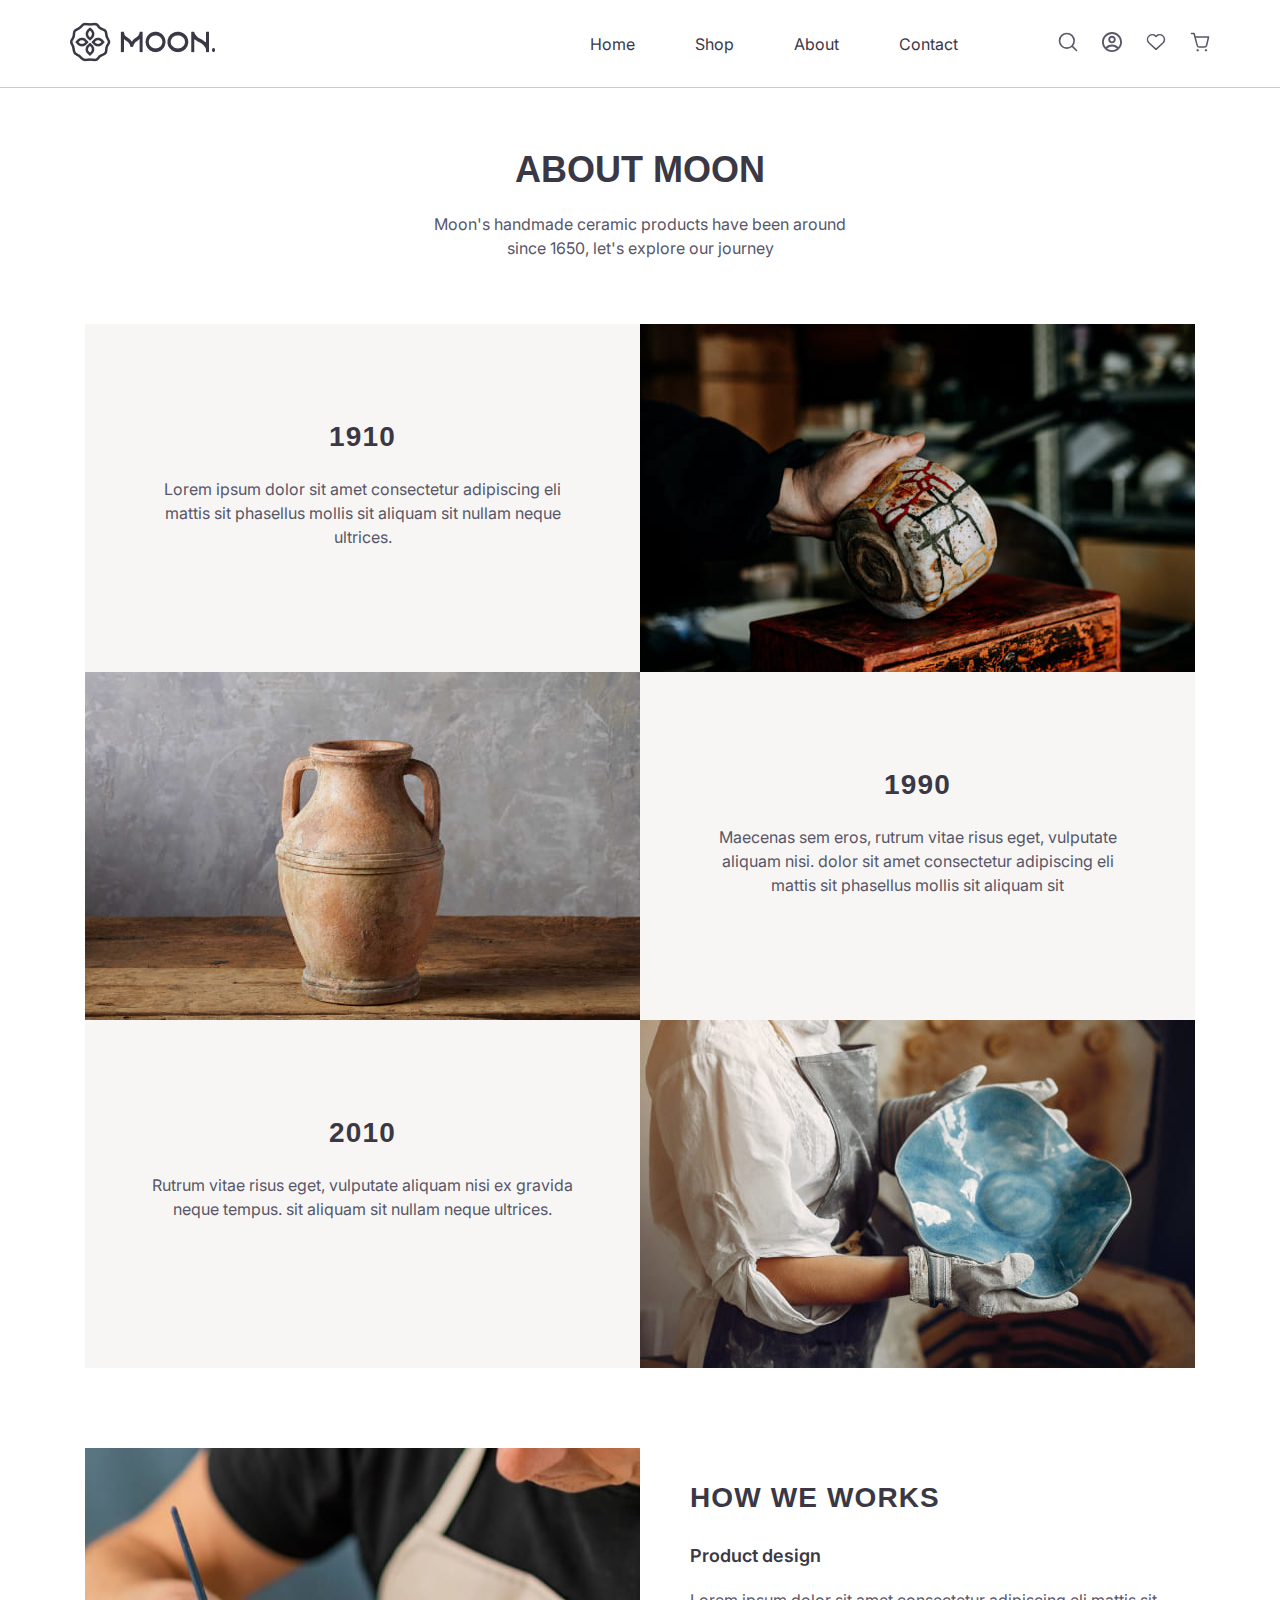
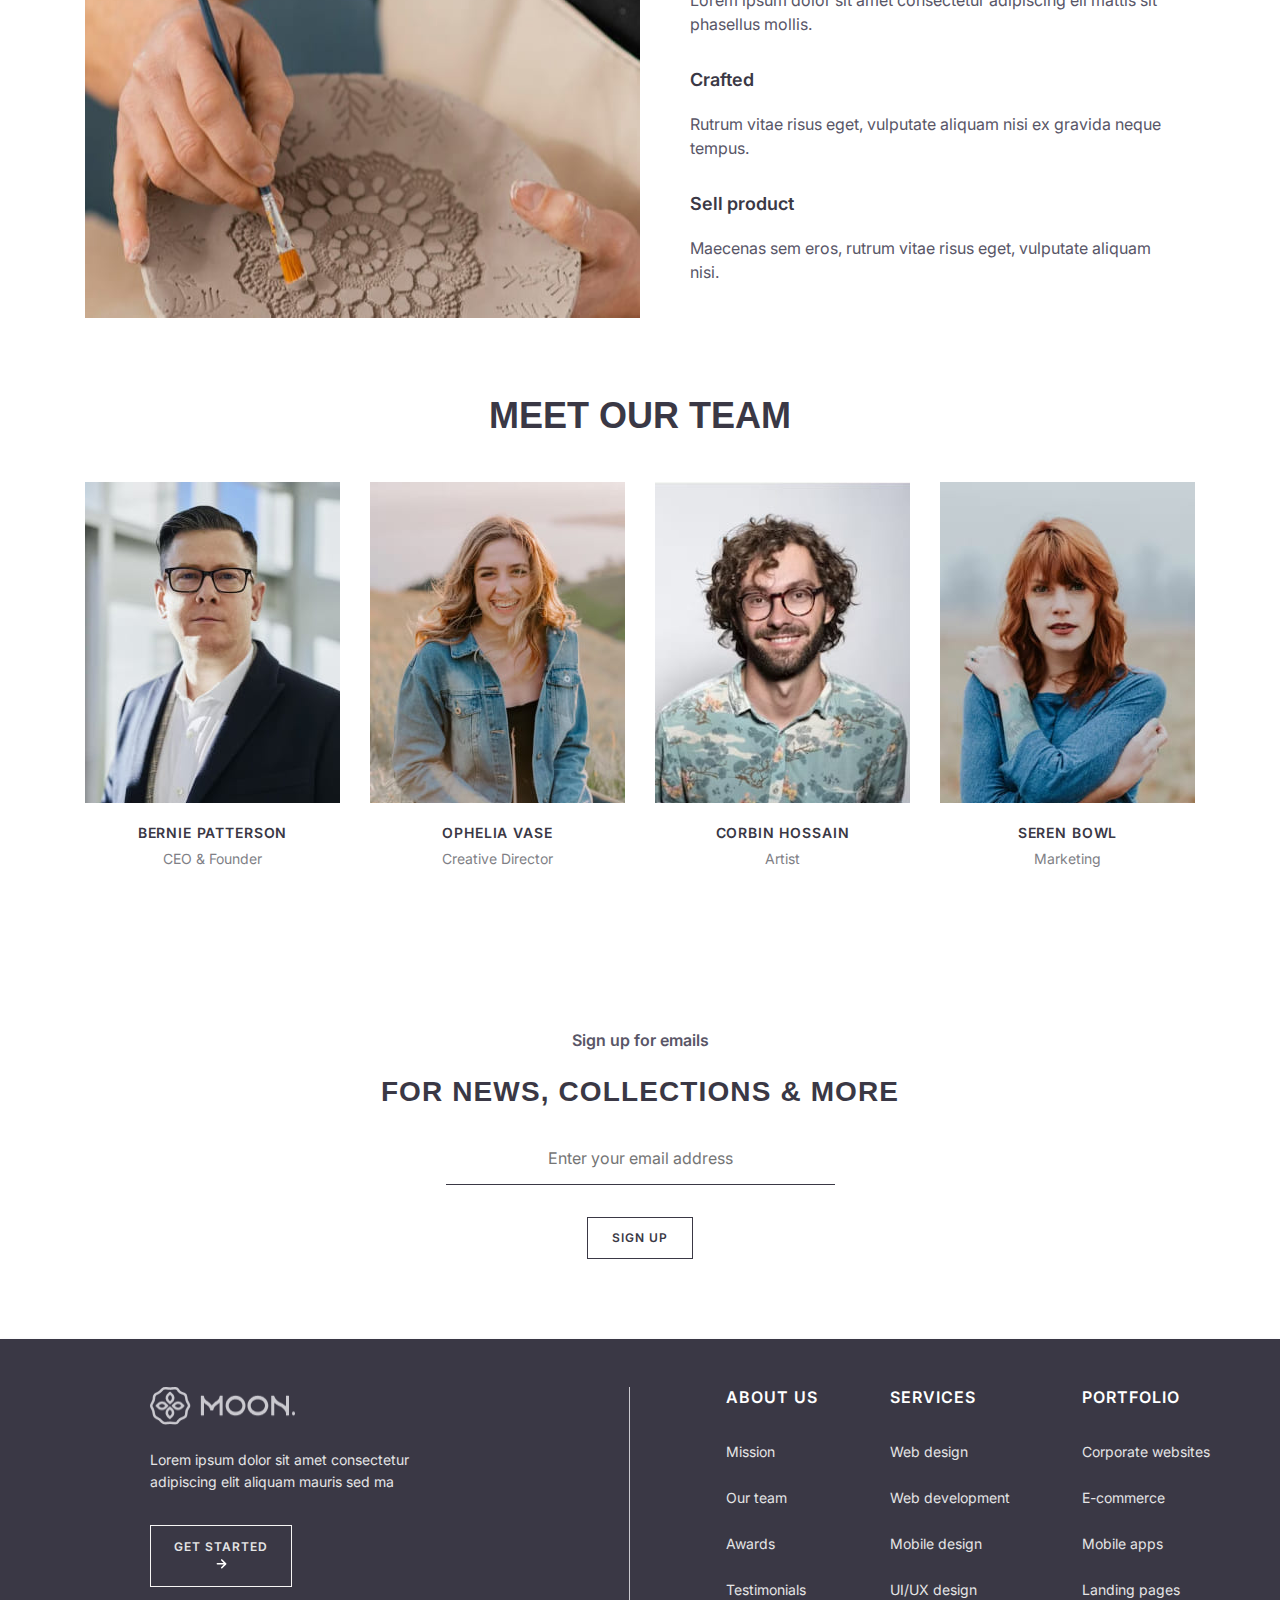
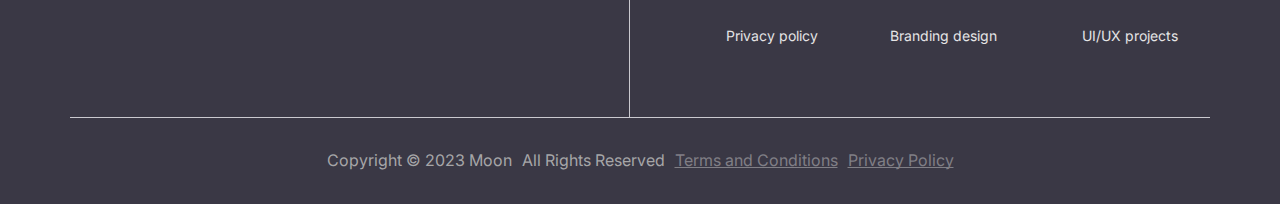
==== about.html @ 09d67307 "changes 5" ====
<!DOCTYPE html>
<html lang="en">
  <head>
    <meta charset="UTF-8" />
    <meta name="viewport" content="width=device-width, initial-scale=1.0" />
    <title>About</title>
    <link rel="preconnect" href="https://fonts.googleapis.com" />
    <link rel="preconnect" href="https://fonts.gstatic.com" crossorigin />
    <link
      href="https://fonts.googleapis.com/css2?family=EB+Garamond:ital,wght@0,400..800;1,400..800&family=Inter:wght@100..900&display=swap"
      rel="stylesheet"
    />
    <link rel="stylesheet" href="css/normalize.css" />
    <link rel="stylesheet" href="css/style.css" />
  </head>
  <body>
    <header class="header header__about">
      <div class="container">
        <div class="header__inner">
          <button class="menu-btn" type="button">
            <span class="btn-line"></span>
            <span class="btn-line"></span>
            <span class="btn-line"></span>
            <span class="btn-line"></span>
          </button>
          <a class="logo" href="index.html">
            <img src="images/logo.png" alt="logo" />
          </a>
          <a class="header__cart" href="#">
            <svg width="30" height="30">
              <use href="/images/sprite.svg#icon-shopping-cart"></use>
            </svg>
          </a>
          <nav class="nav">
            <ul class="header__list">
              <li class="header__item">
                <a class="header__link" href="index.html">Home</a>
              </li>
              <li class="header__item">
                <a class="header__link" href="#">Shop</a>
              </li>
              <li class="header__item">
                <a class="header__link" href="about.html" target="_blank"
                  >About</a
                >
              </li>
              <li class="header__item">
                <a class="header__link" href="#">Contact</a>
              </li>
            </ul>
            <ul class="header__nav-list">
              <li class="header__nav-item">
                <a class="header__nav-link" href="#">
                  <svg class="header__nav-icon" width="20" height="20">
                    <use href="/images/sprite.svg#icon-search"></use>
                  </svg>
                </a>
              </li>
              <li class="header__nav-item">
                <a class="header__nav-link" href="#">
                  <svg class="header__nav-icon" width="20" height="20">
                    <use href="/images/sprite.svg#icon-avatar"></use>
                  </svg>
                </a>
              </li>
              <li class="header__nav-item">
                <a class="header__nav-link" href="#">
                  <svg class="header__nav-icon" width="20" height="20">
                    <use href="/images/sprite.svg#icon-favorite"></use>
                  </svg>
                </a>
              </li>
              <li class="header__nav-item cart">
                <a class="header__nav-link" href="#">
                  <svg class="header__nav-icon" width="20" height="20">
                    <use href="/images/sprite.svg#icon-shopping-cart"></use>
                  </svg>
                </a>
              </li>
            </ul>
          </nav>
        </div>
      </div>
    </header>
    <main>
      <section class="about__top">
        <div class="container">
          <div class="about__top-inner">
            <h2 class="about__top-title title">About Moon</h2>
            <p class="about__top-text">
              Moon's handmade ceramic products have been around since 1650,
              let's explore our journey
            </p>
          </div>
        </div>
      </section>
      <section class="timeline">
        <div class="container">
          <div class="timeline__content">
            <div class="timeline__box">
              <h2 class="timeline__title title">1910</h2>
              <p class="timeline__text">
                Lorem ipsum dolor sit amet consectetur adipiscing eli mattis sit
                phasellus mollis sit aliquam sit nullam neque ultrices.
              </p>
            </div>
            <img
              class="timeline__img"
              src="images/about/timeline-1.jpg"
              alt="picture"
            />
          </div>
          <div class="timeline__content timeline__content-sec">
            <img
              class="timeline__img"
              src="images/about/timeline-2.jpg"
              alt="picture"
            />
            <div class="timeline__box">
              <h2 class="timeline__title title">1990</h2>
              <p class="timeline__text">
                Maecenas sem eros, rutrum vitae risus eget, vulputate aliquam
                nisi. dolor sit amet consectetur adipiscing eli mattis sit
                phasellus mollis sit aliquam sit
              </p>
            </div>
          </div>
          <div class="timeline__content">
            <div class="timeline__box">
              <h2 class="timeline__title title">2010</h2>
              <p class="timeline__text">
                Rutrum vitae risus eget, vulputate aliquam nisi ex gravida neque
                tempus. sit aliquam sit nullam neque ultrices.
              </p>
            </div>
            <img
              class="timeline__img"
              src="images/about/timeline-3.jpg"
              alt="picture"
            />
          </div>
        </div>
      </section>
      <section class="process">
        <div class="container">
          <div class="process__inner">
            <img
              class="process__img"
              src="images/about/process.jpg"
              alt="picture"
            />
            <div class="process__content">
              <h2 class="process__title title">How we works</h2>
              <h3 class="process__caption">Product design</h3>
              <p class="process__text">
                Lorem ipsum dolor sit amet consectetur adipiscing eli mattis sit
                phasellus mollis.
              </p>
              <h3 class="process__caption">Crafted</h3>
              <p class="process__text">
                Rutrum vitae risus eget, vulputate aliquam nisi ex gravida neque
                tempus.
              </p>
              <h3 class="process__caption">Sell product</h3>
              <p class="process__text">
                Maecenas sem eros, rutrum vitae risus eget, vulputate aliquam
                nisi.
              </p>
            </div>
          </div>
        </div>
      </section>
      <section class="team">
        <div class="container">
          <h2 class="team__title title">Meet Our Team</h2>
          <ul class="team__list">
            <li class="team__item">
              <img src="images/about/team-1.jpg" alt="picture" />
              <h3 class="team__name">Bernie PATTERSON</h3>
              <p class="team__profession">CEO & Founder</p>
            </li>
            <li class="team__item">
              <img src="images/about/team-2.jpg" alt="picture" />
              <h3 class="team__name">Ophelia Vase</h3>
              <p class="team__profession">Creative Director</p>
            </li>
            <li class="team__item">
              <img src="images/about/team-3.jpg" alt="picture" />
              <h3 class="team__name">CorbiN HOSSAIN</h3>
              <p class="team__profession">Artist</p>
            </li>
            <li class="team__item">
              <img src="images/about/team-4.jpg" alt="picture" />
              <h3 class="team__name">Seren Bowl</h3>
              <p class="team__profession">Marketing</p>
            </li>
          </ul>
        </div>
      </section>
      <section class="mail">
        <div class="container">
          <div class="mail__list">
            <p class="mail__text">Sign up for emails</p>
            <h2 class="mail__title title">For news, collections & more</h2>
            <form class="mail__form" action="#">
              <input
                class="mail__email"
                type="email"
                placeholder="Enter your email address"
              />
              <button class="mail__btn" type="submit">Sign up</button>
            </form>
          </div>
        </div>
      </section>
    </main>
    <footer class="footer">
      <div class="container">
        <div class="footer__inner">
          <div class="footer__box">
            <img
              class="footer__box-logo"
              src="images/logo-footer.png"
              alt="logo"
            />
            <p class="footer__box-text">
              Lorem ipsum dolor sit amet consectetur adipiscing elit aliquam
              mauris sed ma
            </p>
            <a class="footer__box-link" href="#"
              >Get started
              <img src="images/arrow-right.svg" alt="icon" />
            </a>
          </div>
          <div class="divider"></div>
          <div class="footer__content">
            <ul class="footer__about-list">
              <li class="footer__about-title">About us</li>
              <li class="footer__about-item">
                <a class="footer__about-link" href="#">Mission</a>
              </li>
              <li class="footer__about-item">
                <a class="footer__about-link" href="#">Our team</a>
              </li>
              <li class="footer__about-item">
                <a class="footer__about-link" href="#">Awards</a>
              </li>
              <li class="footer__about-item">
                <a class="footer__about-link" href="#">Testimonials</a>
              </li>
              <li class="footer__about-item">
                <a class="footer__about-link" href="#">Privacy policy</a>
              </li>
            </ul>
            <ul class="footer__services-list">
              <li class="footer__services-title">Services</li>
              <li class="footer__services-item">
                <a class="footer__services-link" href="#">Web design</a>
              </li>
              <li class="footer__services-item">
                <a class="footer__services-link" href="#">Web development</a>
              </li>
              <li class="footer__services-item">
                <a class="footer__services-link" href="#">Mobile design</a>
              </li>
              <li class="footer__services-item">
                <a class="footer__services-link" href="#">UI/UX design</a>
              </li>
              <li class="footer__services-item">
                <a class="footer__services-link" href="#">Branding design</a>
              </li>
            </ul>
            <ul class="footer__portfolio-list">
              <li class="footer__portfolio-title">Portfolio</li>
              <li class="footer__portfolio-item">
                <a class="footer__portfolio-link" href="#"
                  >Corporate websites</a
                >
              </li>
              <li class="footer__portfolio-item">
                <a class="footer__portfolio-link" href="#">E-commerce</a>
              </li>
              <li class="footer__portfolio-item">
                <a class="footer__portfolio-link" href="#">Mobile apps</a>
              </li>
              <li class="footer__portfolio-item">
                <a class="footer__portfolio-link" href="#">Landing pages</a>
              </li>
              <li class="footer__portfolio-item">
                <a class="footer__portfolio-link" href="#">UI/UX projects</a>
              </li>
            </ul>
          </div>
        </div>
        <div class="footer__end">
          <p class="footer__end-text">Copyright © 2023 Moon</p>
          <p class="footer__end-text">All Rights Reserved</p>
          <a class="footer__end-link" href="#">Terms and Conditions</a>
          <a class="footer__end-link" href="#">Privacy Policy</a>
        </div>
      </div>
    </footer>
    <script src="js/main.js"></script>
  </body>
</html>
---- css/style.css ----
:root {
  --color-white: #fff;
  --color-offwhite: #fffdfb;
  --color-gray-dark: #3a3845;
  --color-gray-medium: #807f86;
  --color-gray-light: #a6a6a8;
  --color-gray-lighter: #e5e5e5;
  --color-gray-lightest: #f7f6f5;
  --color-brown: #826f66;
  --color-purple: #595667;
  --color-blue: #cac9cf;
}

html {
  box-sizing: border-box;
}

*,
*::before,
*::after {
  box-sizing: inherit;
}

h1,
h2,
h3,
h4,
h5,
h6 {
  margin: 0;
}

ul,
li {
  margin: 0;
  padding: 0;
  list-style: none;
}

p {
  margin: 0;
}

a {
  color: inherit;
  text-decoration: none;
}

button {
  padding: 0;
  border: none;
  cursor: pointer;
  background-color: var(--color-white);
}

body {
  font-family: "Inter", sans-serif;
  font-weight: 400;
  font-size: 16px;
  color: var(--color-gray-dark);
  background-color: var(--color-white);
}

.container {
  max-width: 1140px;
  margin: 0 auto;
}

.title {
  font-family: "Garamond", sans-serif;
  font-weight: 700;
  text-transform: uppercase;
}

.header {
  padding: 22px 15px;
}

.header__inner {
  display: flex;
  justify-content: space-between;
  align-items: center;
}
.header__cart {
  display: none;
}

.nav {
  display: flex;
  justify-content: space-between;
  align-items: center;
  gap: 100px;
}

.header__list {
  display: flex;
  gap: 20px 60px;
}

.header__link {
  position: relative;
}

.header__link::after {
  content: "";
  position: absolute;
  background-color: var(--color-brown);
  height: 3px;
  width: 0;
  left: 0;
  bottom: -10px;
  transition: 0.3s;
}

.header__link:hover {
  color: var(--color-brown);
}

.header__link:hover::after {
  width: 100%;
}

.header__nav-list {
  display: flex;
  align-items: center;
  gap: 10px 24px;
}

.top {
  background: url(../images/top-bg.jpg) center no-repeat;
  background-size: cover;
}

.top__inner {
  max-width: 420px;
  background: var(--color-brown);
  padding: 161px 0;
  text-align: center;
}

.top__text {
  line-height: 150%;
  color: var(--color-offwhite);
  margin: 42px 0 20px;
}

.top__title {
  max-width: 273px;
  font-size: 36px;
  line-height: 111%;
  letter-spacing: 0.04em;
  text-align: center;
  color: var(--color-offwhite);
  margin: 0 auto 42px;
}

.top__btn {
  font-family: "Inter", sans-serif;
  font-weight: 600;
  font-size: 14px;
  line-height: 143%;
  text-align: center;
  color: var(--color-brown);
  padding: 15px 71px;
  transition: 0.7s ease;
}

.top__btn:hover {
  background: blanchedalmond;
}

.catalog {
  padding: 80px 15px;
}

.catalog__list {
  display: flex;
  flex-wrap: wrap;
  justify-content: center;
  gap: 30px 30px;
}

.catalog__item img {
  display: block;
  max-width: 100%;
  height: auto;
}

.catalog__link {
  display: block;
  font-weight: 600;
  font-size: 18px;
  line-height: 133%;
  letter-spacing: 0.06em;
  text-transform: uppercase;
  text-align: center;
  margin-top: 23px;
}

.catalog__link {
  position: relative;
}

.catalog__link::after {
  content: "";
  position: absolute;
  background-color: var(--color-brown);
  height: 3px;
  width: 0;
  left: 0px;
  bottom: -10px;
  transition: 0.3s;
}

.catalog__link:hover {
  color: #826f66;
  color: var(--color-brown);
}

.catalog__link:hover::after {
  width: 100%;
}

.discount {
  padding: 0 15px;
}

.discount__inner {
  display: flex;
  flex-wrap: wrap;
  justify-content: center;
}

.discount__list {
  background: var(--color-gray-lightest);
  padding: 64px 78px;
  text-align: center;
  max-width: 555px;
}

.discount__title {
  font-size: 28px;
  line-height: 114%;
  letter-spacing: 0.04em;
  text-align: center;
  margin-bottom: 24px;
}

.discount__text {
  font-weight: 400;
  font-size: 16px;
  line-height: 150%;
  text-align: center;
  color: var(--color-purple);
  margin-bottom: 32px;
}

.discount__btn {
  font-family: "Inter", sans-serif;
  font-weight: 700;
  font-size: 14px;
  line-height: 143%;
  letter-spacing: 0.06em;
  text-transform: uppercase;
  text-decoration: underline;
  text-decoration-skip-ink: none;
  text-align: center;
  color: var(--color-gray-dark);
  background-color: transparent;
  transition-duration: 0.5s;
}

.discount__btn:hover {
  transform: scale(1.1);
  transition: 0.3s ease;
}

.discount__img {
  display: block;
  max-width: 100%;
  height: auto;
}

.best {
  padding: 80px 15px;
}

.best__title {
  font-size: 30px;
  line-height: 120%;
  text-align: center;
  margin-bottom: 48px;
}

.best__list {
  display: flex;
  flex-wrap: wrap;
  justify-content: center;
  gap: 40px 30px;
}

.best__item {
  flex-basis: 255px;
}

.best__item img {
  display: block;
  max-width: 100%;
  height: auto;
}

.best__item-content {
  display: flex;
  flex-direction: column;
}

.best__name {
  font-weight: 600;
  font-size: 14px;
  line-height: 143%;
  letter-spacing: 0.06em;
  text-transform: uppercase;
  text-align: left;
  margin: 24px 0 12px;
}

.best__price {
  font-weight: 600;
  font-size: 14px;
  line-height: 143%;
  color: var(--color-gray-dark);
  margin-bottom: 18px;
}

.best__text {
  font-size: 14px;
  line-height: 157%;
  color: var(--color-gray-medium);
  margin-bottom: 28px;
}

.best__btn {
  font-family: "Inter", sans-serif;
  border: 1px solid #3a3845;
  font-weight: 600;
  font-size: 12px;
  line-height: 150%;
  letter-spacing: 0.08em;
  text-transform: uppercase;
  text-align: center;
  color: var(--color-gray-dark);
  padding: 15px 80px;
  transition: 0.7s ease;
}

.best__btn:hover {
  background-color: var(--color-gray-light);
}

.info {
  padding: 0 15px;
}

.info__inner {
  display: flex;
  flex-wrap: wrap;
  justify-content: center;
}

.info__made {
  display: flex;
  flex-direction: column;
  background: var(--color-gray-lightest);
  padding: 64px 60px;
  max-width: 555px;
}

.info__list {
  display: flex;
  flex-wrap: wrap;
  justify-content: center;
}

.info__history {
  display: flex;
  flex-direction: column;
  background: var(--color-gray-lightest);
  padding: 64px 60px;
  max-width: 555px;
}

.info__title {
  font-weight: 700;
  font-size: 28px;
  line-height: 114%;
  letter-spacing: 0.04em;
  text-transform: uppercase;
  text-align: center;
  margin-bottom: 24px;
}

.info__text {
  font-weight: 400;
  font-size: 16px;
  line-height: 150%;
  text-align: center;
  color: var(--color-purple);
  margin-bottom: 32px;
}

.info__link {
  font-weight: 700;
  font-size: 14px;
  line-height: 143%;
  letter-spacing: 0.06em;
  text-transform: uppercase;
  text-decoration: underline;
  text-decoration-skip-ink: none;
  text-align: center;
  color: var(--color-gray-dark);
  transition-duration: 0.5s;
}

.info__link:hover {
  transform: scale(1.1);
  transition: 0.3s ease;
}

.info__img {
  display: block;
  max-width: 100%;
  height: auto;
}

.discover {
  padding: 80px 15px;
}

.discover__title {
  font-size: 30px;
  line-height: 120%;
  text-transform: uppercase;
  text-align: center;
  margin-bottom: 48px;
}

.discover__list {
  display: flex;
  flex-wrap: wrap;
  justify-content: center;
  gap: 40px 30px;
}

.discover__item {
  flex-basis: 255px;
}

.discover__item img {
  display: block;
  max-width: 100%;
  height: auto;
}

.discover__name {
  font-weight: 600;
  font-size: 14px;
  line-height: 143%;
  letter-spacing: 0.06em;
  text-transform: uppercase;
  margin: 24px 0 12px;
}

.discover__price {
  font-weight: 600;
  font-size: 14px;
  line-height: 143%;
  margin-bottom: 18px;
}

.discover__text {
  line-height: 157%;
  color: var(--color-gray-medium);
  margin-bottom: 28px;
}

.discover__btn {
  font-family: "Inter", sans-serif;
  border: 1px solid #3a3845;
  font-weight: 600;
  font-size: 12px;
  line-height: 150%;
  letter-spacing: 0.08em;
  text-transform: uppercase;
  text-align: center;
  color: var(--color-gray-dark);
  padding: 15px 80px;
  transition: 0.7s ease;
}

.discover__btn:hover {
  background-color: var(--color-gray-light);
}

.blog {
  padding: 0 15px;
}

.blog__title {
  font-size: 30px;
  line-height: 120%;
  text-transform: uppercase;
  text-align: center;
  margin-bottom: 48px;
}

.blog__inner {
  display: flex;
  flex-wrap: wrap;
  justify-content: center;
}

.blog__list {
  background-color: var(--color-gray-lightest);
  padding: 64px 83px;
  text-align: center;
  max-width: 555px;
}

.blog__list-tab {
  font-weight: 600;
  font-size: 18px;
  line-height: 133%;
  letter-spacing: 0.06em;
  text-transform: uppercase;
  text-align: center;
  color: var(--color-gray-medium);
  margin-bottom: 24px;
}

.blog__list-title {
  font-size: 28px;
  line-height: 114%;
  letter-spacing: 0.04em;
  text-transform: uppercase;
  text-align: center;
  margin-bottom: 24px;
}

.blog__list-text {
  line-height: 150%;
  text-align: center;
  color: var(--color-purple);
  margin-bottom: 32px;
}

.blog__list-link {
  display: block;
  border-radius: 6px;
  font-weight: 700;
  font-size: 14px;
  line-height: 143%;
  letter-spacing: 0.06em;
  text-transform: uppercase;
  text-decoration: underline;
  text-decoration-skip-ink: none;
  text-align: center;
  color: var(--color-purple);
  transition-duration: 0.5s;
}

.blog__list-link:hover {
  transform: scale(1.1);
  transition: 0.3s ease;
}

.blog__img {
  display: block;
  max-width: 100%;
  height: auto;
}

.mail {
  padding: 80px 15px;
}

.mail__list {
  display: flex;
  flex-direction: column;
}

.mail__text {
  font-weight: 600;
  line-height: 137%;
  text-align: center;
  color: var(--color-purple);
  margin-bottom: 24px;
}

.mail__title {
  font-size: 28px;
  line-height: 114%;
  letter-spacing: 0.04em;
  text-transform: uppercase;
  text-align: center;
  margin-bottom: 24px;
}

.mail__form {
  max-width: 389px;
  width: 100%;
  display: flex;
  flex-wrap: wrap;
  flex-direction: column;

  margin: 0 auto;
}

.mail__email {
  font-family: "Inter", sans-serif;
  font-weight: 600;
  font-size: 14px;
  border: none;
  border-bottom: 1px solid #3a3845;
  background-color: transparent;
  padding: 14px 70px;
  max-width: 389px;
  width: 100%;
  margin-bottom: 32px;
  font-weight: 400;
  font-size: 16px;
  line-height: 150%;
  text-align: center;
  color: var(--color-purple);
}

.mail__btn {
  border: 1px solid #3a3845;
  padding: 11px 24px;
  font-family: "Inter", sans-serif;
  font-weight: 600;
  font-size: 12px;
  line-height: 150%;
  letter-spacing: 0.08em;
  text-transform: uppercase;
  text-align: center;
  color: var(--color-gray-dark);
  margin: 0 auto;
  transition: 0.7s ease;
}

.mail__btn:hover {
  background-color: var(--color-gray-light);
}

.footer {
  box-shadow: 0 1px 4px 0 rgba(25, 33, 61, 0.08);
  background-color: var(--color-gray-dark);
  padding: 48px 32px 0;
  position: relative;
}

.footer__inner {
  display: flex;
  justify-content: space-between;
}

.footer__box {
  display: flex;
  flex-wrap: wrap;
  flex-direction: column;
  padding: 0 80px 102px;
}

.divider {
  width: 1px;
  background-color: var(--color-blue);
}

.footer__box-logo {
  display: block;
  width: 145px;
  height: 38px;
}

.footer__box-text {
  font-weight: 400;
  font-size: 14px;
  line-height: 157%;
  color: var(--color-gray-lighter);
  margin: 24px 0 32px;
  max-width: 303px;
}

.footer__box-link {
  border: 1px solid #f7f6f5;
  font-family: "Inter", sans-serif;
  padding: 12px 16px;
  font-weight: 600;
  font-size: 12px;
  line-height: 150%;
  letter-spacing: 0.08em;
  text-transform: uppercase;
  text-align: center;
  color: var(--color-gray-lighter);
  max-width: 142px;
  transition: 0.7s ease;
}

.footer__box-link:hover {
  background-color: var(--color-gray-light);
}

.footer__content {
  display: flex;
  flex-wrap: wrap;
  gap: 0 72px;
  margin-bottom: 46px;
}

.footer__about-title,
.footer__services-title,
.footer__portfolio-title {
  font-weight: 600;
  line-height: 137%;
  letter-spacing: 0.06em;
  text-transform: uppercase;
  color: var(--color-white);
  margin-bottom: 32px;
}

.footer__about-item,
.footer__services-item,
.footer__portfolio-item {
  font-weight: 400;
  font-size: 14px;
  line-height: 157%;
  text-align: center;
  color: var(--color-gray-lighter);
  margin-bottom: 24px;
  text-align: left;
  transition-duration: 0.5s;
}

.footer__about-item:hover,
.footer__services-item:hover,
.footer__portfolio-item:hover {
  transform: scale(1.1);
  transition: 0.3s ease;
}

.footer__end {
  padding: 32px 0;
  border-top: 1px solid #cac9cf;
  display: flex;
  justify-content: center;
  flex-wrap: wrap;
  gap: 0 10px;
}

.footer__end-text {
  line-height: 137%;
  text-align: center;
  color: var(--color-gray-light);
}

.footer__end-link {
  line-height: 137%;
  text-align: center;
  text-decoration: underline;
  text-decoration-skip-ink: none;
  color: var(--color-gray-medium);
  transition: 0.7s ease;
}

.footer__end-link:hover {
  color: var(--color-white);
}

.menu-btn {
  display: none;
}

/*------ABOUT------*/

.header__about {
  border-bottom: 1px solid #cac9cf;
}
.about__top {
  padding: 64px 15px;
}
.about__top-inner {
  display: flex;
  flex-direction: column;
  justify-content: center;
  align-items: center;
}
.about__top-title {
  font-weight: 700;
  font-size: 36px;
  line-height: 100%;
  text-transform: uppercase;
  color: var(--color-gray-dark);
  margin-bottom: 24px;
}

.about__top-text {
  max-width: 436px;
  line-height: 150%;
  text-align: center;
  color: var(--color-purple);
}

.timeline {
  padding: 0 15px;
}

.timeline__content {
  display: flex;
  flex-wrap: wrap;
  justify-content: center;
}

.timeline__box {
  max-width: 555px;
  display: flex;
  flex-direction: column;
  background-color: var(--color-gray-lightest);
  padding: 97px 60px;
}

.timeline__title {
  font-weight: 700;
  font-size: 28px;
  line-height: 114%;
  letter-spacing: 0.04em;
  text-transform: uppercase;
  text-align: center;
  color: var(--color-gray-dark);
}

.timeline__text {
  font-size: 16px;
  line-height: 150%;
  text-align: center;
  color: var(--color-purple);
  margin-top: 24px;
}

.timeline__img {
  display: block;
  max-width: 100%;
  height: auto;
}
.process {
  padding: 80px 16px 0;
}

.process__inner {
  display: flex;
  flex-wrap: wrap;
  justify-content: center;
}

.process__img {
  display: block;
  max-width: 100%;
  height: auto;
}

.process__content {
  max-width: 555px;
  padding: 34px 34px 34px 50px;
  text-align: left;
}

.process__title {
  font-size: 28px;
  line-height: 114%;
  letter-spacing: 0.04em;
  color: var(--color-gray-dark);
  margin-bottom: 30px;
}

.process__caption {
  font-weight: 600;
  font-size: 18px;
  line-height: 133%;
  color: var(--color-gray-dark);
  margin-bottom: 20px;
}

.process__text {
  line-height: 150%;
  color: var(--color-purple);
  margin-bottom: 32px;
}

.process__text:last-child {
  margin-bottom: 0;
}

.team {
  padding: 80px 15px;
}

.team__title {
  font-size: 36px;
  line-height: 100%;
  text-transform: uppercase;
  text-align: center;
  color: var(--color-gray-dark);
  margin-bottom: 48px;
}

.team__list {
  display: flex;
  justify-content: center;
  gap: 30px;
}

.team__item img {
  display: block;
  max-width: 100%;
  height: auto;
}

.team__name {
  font-weight: 600;
  font-size: 14px;
  line-height: 143%;
  letter-spacing: 0.06em;
  text-transform: uppercase;
  text-align: center;
  color: var(--color-gray-dark);
  margin-top: 20px;
}

.team__profession {
  font-size: 14px;
  line-height: 157%;
  text-align: center;
  color: var(--color-gray-medium);
  margin-top: 5px;
}

@media (max-width: 1140px) {
  .info__list {
    flex-direction: column-reverse;
    align-items: center;
  }
  .blog__inner {
    flex-direction: column-reverse;
    align-items: center;
  }
  .footer__inner {
    flex-direction: column;
  }
  .footer__box {
    align-content: center;
  }
  .divider {
    display: none;
  }
  .footer__content {
    justify-content: center;
    border-top: 1px solid #cac9cf;
    padding: 30px 0 6px;
    margin-bottom: 0;
  }
  .timeline__content-sec {
    flex-direction: column-reverse;
    align-items: center;
  }
}

@media (max-width: 940px) {
  .header {
    padding-left: 30px;
    padding-right: 30px;
  }
  .logo {
    margin: 0 auto;
    position: relative;
    z-index: 50;
  }
  .header__cart {
    display: inline-block;
    position: relative;
    z-index: 50;
  }
  .cart {
    display: none;
  }
  .menu-btn {
    display: inline-block;
    width: 30px;
    height: 30px;
    background-color: transparent;
    border: none;
    cursor: pointer;
    position: relative;
    z-index: 50;
  }
  .btn-line {
    position: absolute;
    left: 0;
    width: 100%;
    background-color: var(--color-purple);
    height: 2px;
    transition: 0.3s ease;
  }
  .btn-line:nth-child(1) {
    top: 5px;
  }
  .btn-line:nth-child(2) {
    top: 15px;
  }
  .btn-line:nth-child(3) {
    top: 15px;
  }
  .btn-line:nth-child(4) {
    top: 26px;
  }
  .menu-open .btn-line:nth-child(1) {
    transform: scaleX(0);
  }
  .menu-open .btn-line:nth-child(2) {
    transform: rotate(45deg);
  }
  .menu-open .btn-line:nth-child(3) {
    transform: rotate(-45deg);
  }
  .menu-open .btn-line:nth-child(4) {
    transform: scaleX(0);
  }
  .nav {
    position: absolute;
    left: 0;
    right: 0;
    top: 0;
    bottom: 0;
    background-color: var(--color-white);
    display: flex;
    justify-content: center;
    align-items: center;
    flex-direction: column;
    transform: translateY(-100%);
    transition: 0.3s ease;
    z-index: 1;
  }
  .menu-open .nav {
    transform: translateY(0%);
  }
  .header__list {
    display: flex;
    justify-content: center;
    align-items: center;
    flex-direction: column;
    gap: 50px;
  }
  .header__item {
    font-size: 40px;
  }
  .header__nav-list {
    justify-content: center;
    align-items: center;
  }
}

@media (max-width: 640px) {
  .top__inner {
    position: relative;
    max-width: 100%;
    transform: translateY(100%);
    z-index: 0;
    margin-bottom: 666px;
  }
  .best {
    padding: 40px 0;
  }
  .best__list {
    gap: 48px 10px;
  }
  .best__item {
    flex-basis: 190px;
  }
  .best__btn {
    padding: 15px 47px;
  }
  .discover {
    padding: 40px 0;
  }
  .discover__list {
    gap: 48px 10px;
  }
  .discover__item {
    flex-basis: 190px;
  }
  .discover__btn {
    padding: 15px 47px;
  }
  .mail {
    padding: 40px 0;
  }
  .footer {
    padding: 32px 20px 0;
  }
  .footer__box {
    align-content: start;
    padding: 0 86px 30px 0;
  }
  .footer__content {
    justify-content: flex-start;
    padding-bottom: 30px;
  }
  .footer__about-item:last-child,
  .footer__services-item:last-child {
    margin-bottom: 48px;
  }
  .footer__portfolio-item:last-child {
    margin-bottom: 0;
  }
}

@media (max-width: 430px) {
  .top__inner {
    padding: 47px 70px;
    width: 430px;
    margin-bottom: 430px;
  }
  .top__text {
    margin-top: 25px;
  }
  .top__title {
    font-size: 31px;
    margin-bottom: 30px;
  }
  .top__btn {
    font-size: 12px;
    padding: 15px 50px;
  }
  .catalog {
    padding: 30px 0;
  }
  .discount {
    padding: 0;
  }
  .discount__list {
    padding: 50px 16px;
  }
  .info {
    padding: 0;
  }
  .info__made {
    padding: 40px 16px;
  }
  .info__history {
    padding: 40px 16px;
  }

  .blog {
    padding: 30px 0 0;
  }
  .blog__list {
    padding: 40px 16px;
  }
  .mail {
    padding: 40px 15px;
  }
  .timeline {
    padding: 0;
  }
  .timeline__content {
    flex-direction: column-reverse;
  }
  .timeline__content-sec {
    flex-direction: column;
  }
  .timeline__box {
    padding: 72px 48px;
  }
  .process {
    padding: 48px 0 0;
  }
  .process__content {
    padding: 36px 12px 36px 20px;
  }
  .process__title {
    margin-bottom: 24px;
  }
  .process__caption {
    margin-bottom: 15px;
  }
  .process__text {
    margin-bottom: 24px;
  }
}
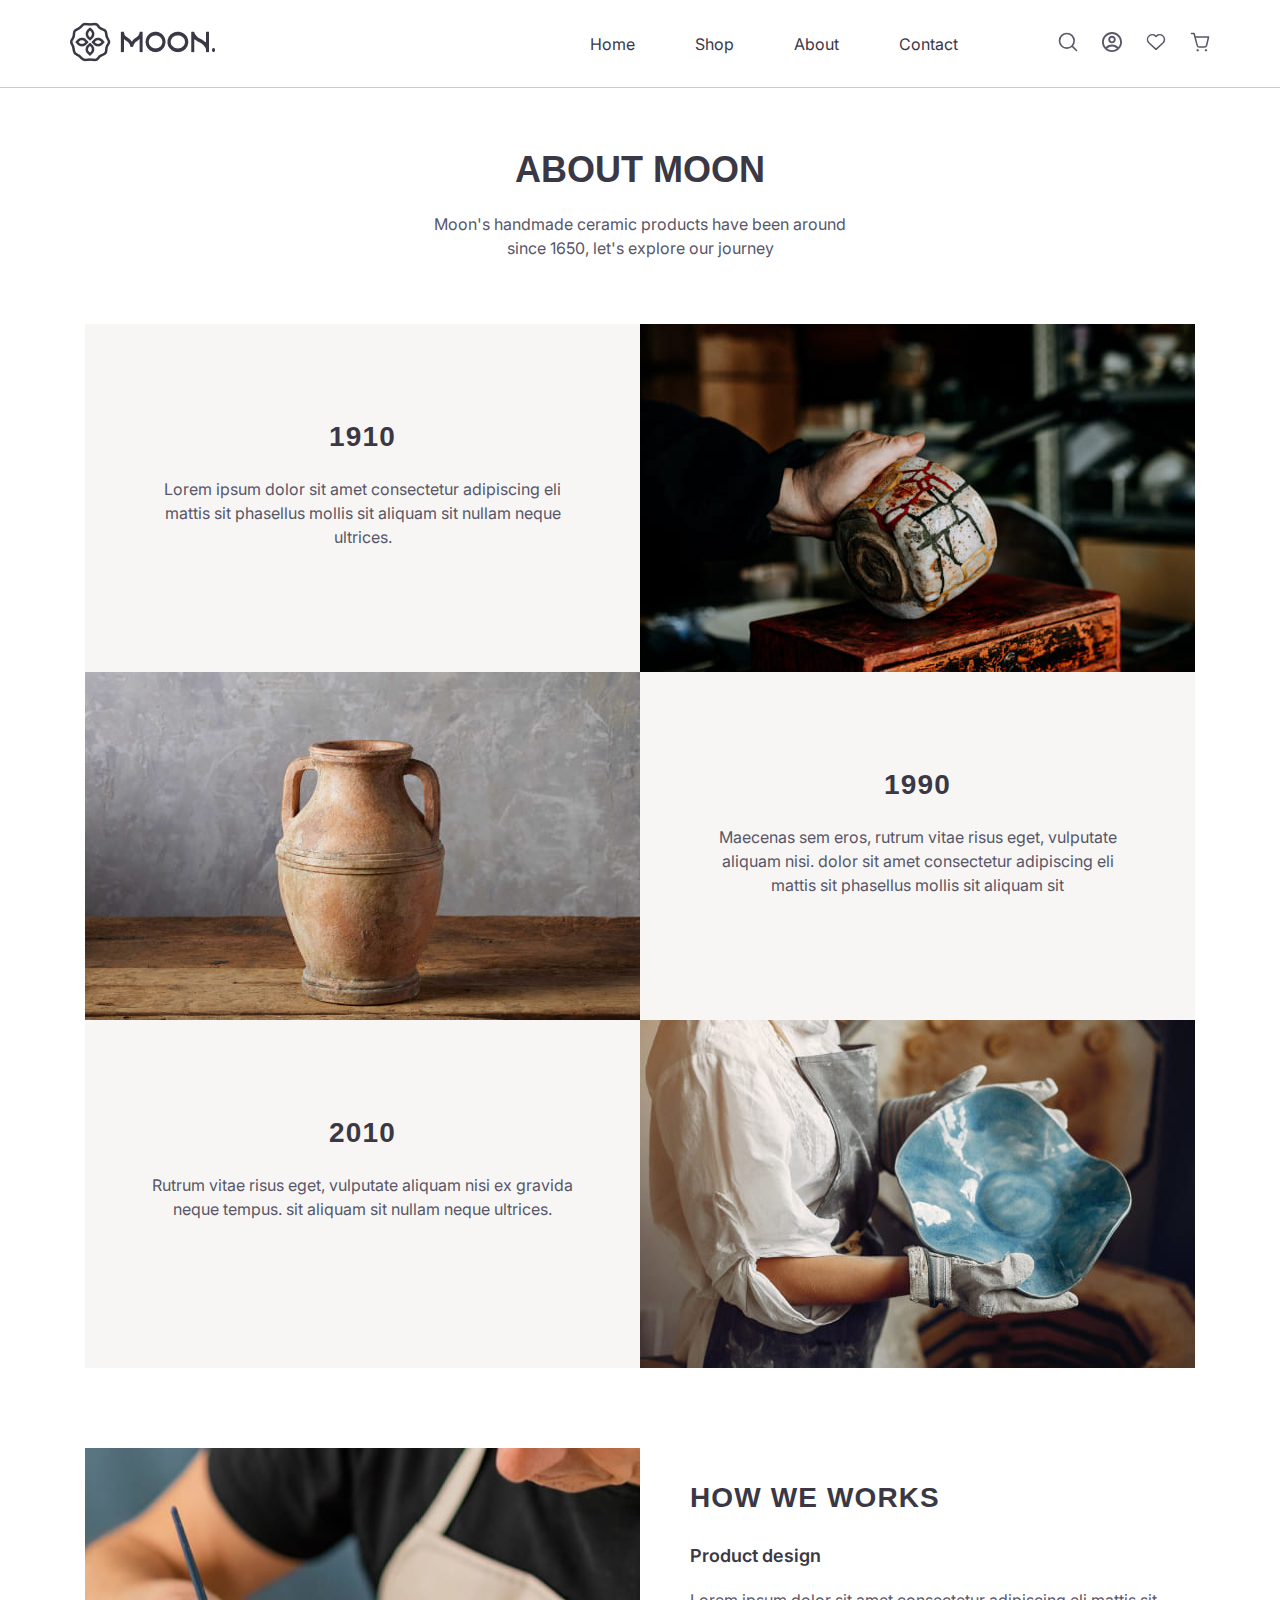
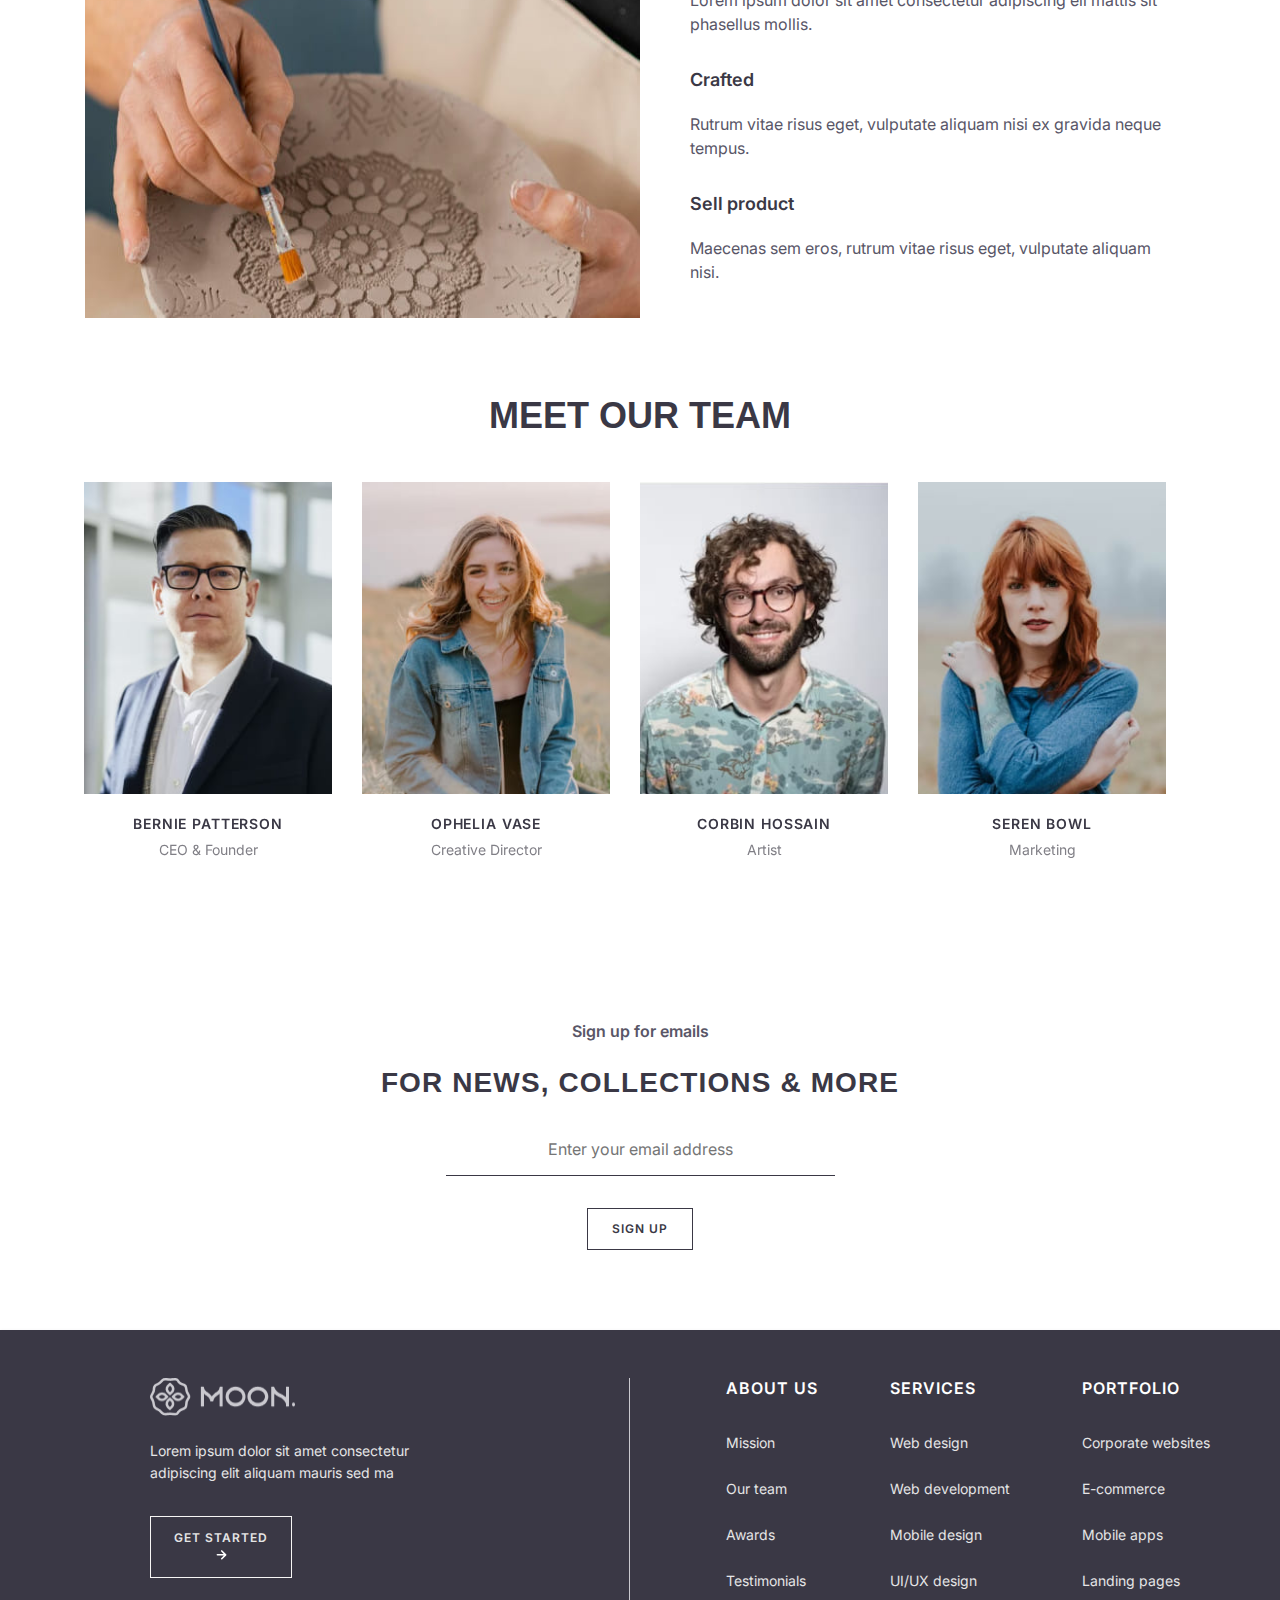
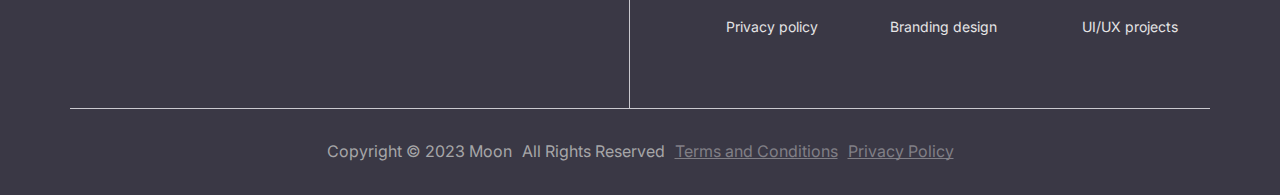
==== commit aad84953: "changes 6" ====
--- a/about.html
+++ b/about.html
@@ -11,6 +11,7 @@
       rel="stylesheet"
     />
     <link rel="stylesheet" href="css/normalize.css" />
+    <link rel="stylesheet" href="slick/slick.css" />
     <link rel="stylesheet" href="css/style.css" />
   </head>
   <body>
@@ -300,6 +301,8 @@
         </div>
       </div>
     </footer>
+    <script src="https://ajax.googleapis.com/ajax/libs/jquery/3.4.1/jquery.min.js"></script>
+    <script src="slick/slick.min.js"></script>
     <script src="js/main.js"></script>
   </body>
 </html>
--- a/css/style.css
+++ b/css/style.css
@@ -915,7 +915,15 @@
 .team__list {
   display: flex;
   justify-content: center;
-  gap: 30px;
+}
+
+.team__item {
+  max-width: 255px;
+  margin-right: 30px;
+}
+
+.team__item:last-child {
+  margin-right: 0;
 }
 
 .team__item img {
@@ -1194,4 +1202,7 @@
   .process__text {
     margin-bottom: 24px;
   }
-}
+  .team {
+    padding-right: 0;
+  }
+}